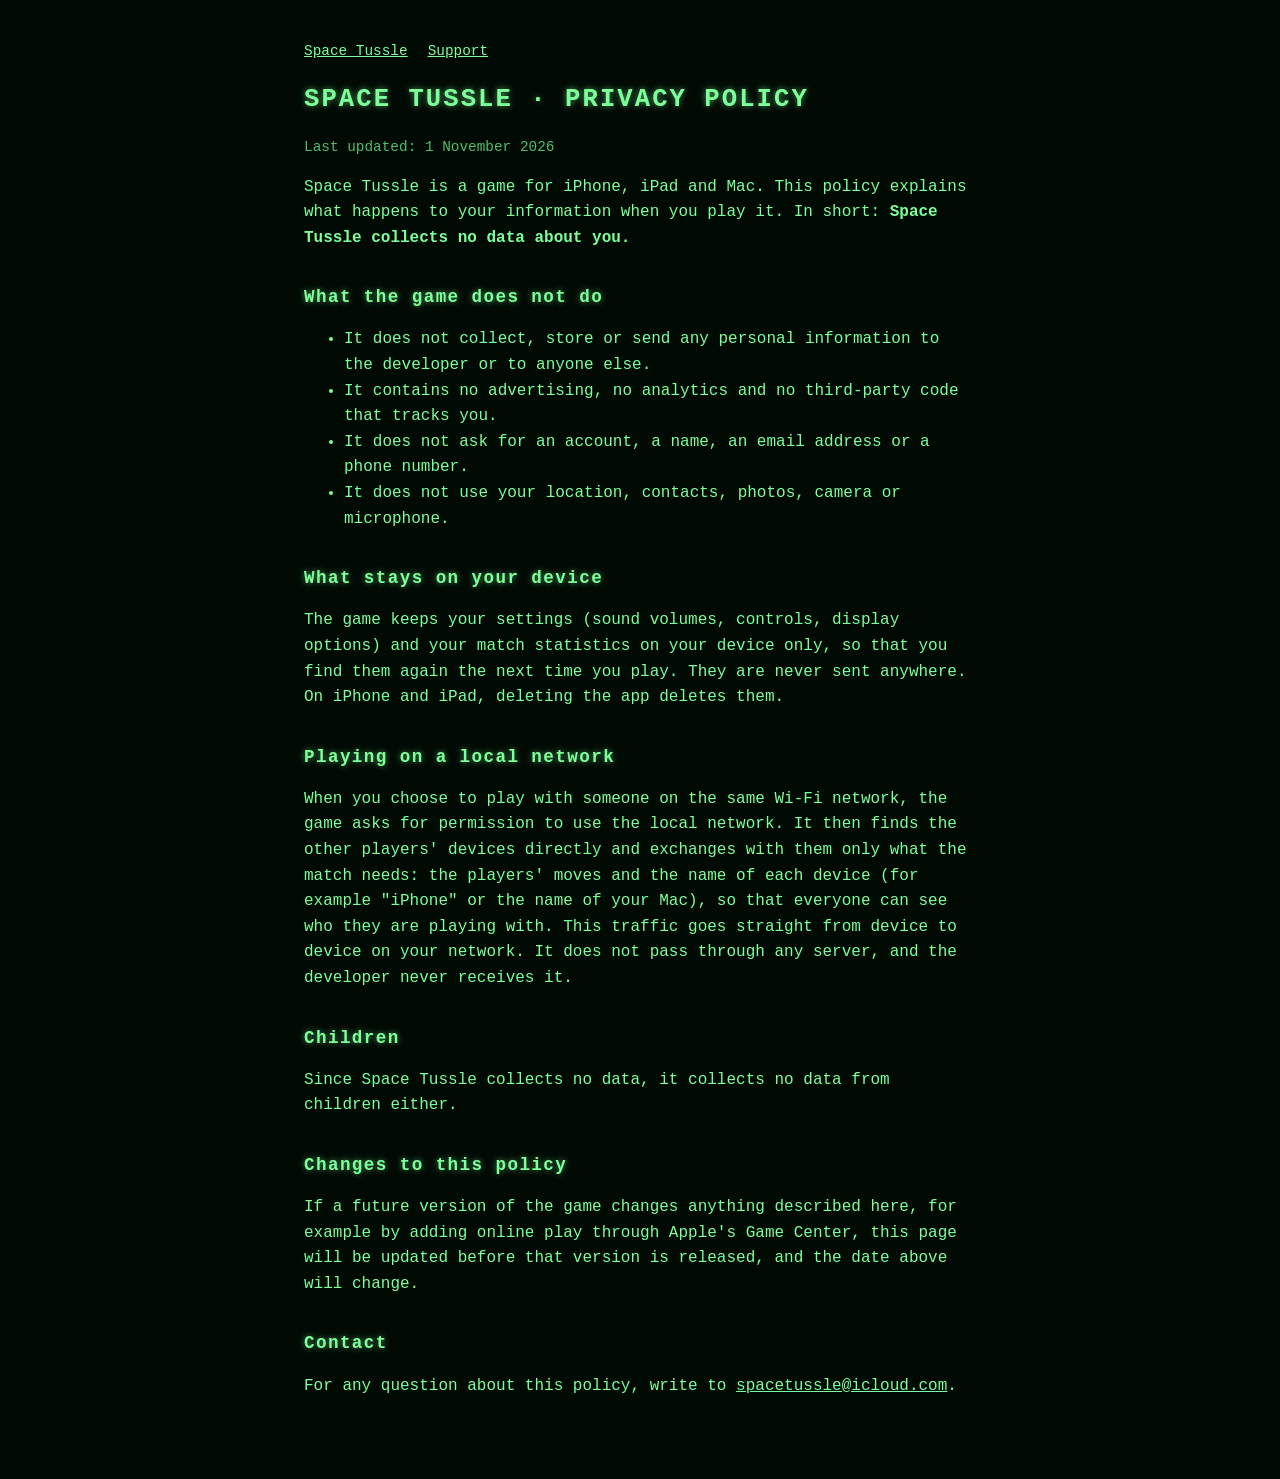
==== privacy/index.html @ f8499cfe "Space Tussle: home, support and privacy pages" ====
<!doctype html>
<html lang="en">
<head>
<meta charset="utf-8">
<meta name="viewport" content="width=device-width, initial-scale=1">
<title>Space Tussle · Privacy Policy</title>
<link rel="stylesheet" href="/style.css">
</head>
<body>
<main>
<nav><a href="/">Space Tussle</a><a href="/support/">Support</a></nav>
<h1>SPACE TUSSLE · PRIVACY POLICY</h1>
<p class="date">Last updated: 1 November 2026</p>
<p>Space Tussle is a game for iPhone, iPad and Mac. This policy explains what happens to your information when you play it. In short: <strong>Space Tussle collects no data about you.</strong></p>

<h2>What the game does not do</h2>
<ul>
<li>It does not collect, store or send any personal information to the developer or to anyone else.</li>
<li>It contains no advertising, no analytics and no third-party code that tracks you.</li>
<li>It does not ask for an account, a name, an email address or a phone number.</li>
<li>It does not use your location, contacts, photos, camera or microphone.</li>
</ul>

<h2>What stays on your device</h2>
<p>The game keeps your settings (sound volumes, controls, display options) and your match statistics on your device only, so that you find them again the next time you play. They are never sent anywhere. On iPhone and iPad, deleting the app deletes them.</p>

<h2>Playing on a local network</h2>
<p>When you choose to play with someone on the same Wi-Fi network, the game asks for permission to use the local network. It then finds the other players' devices directly and exchanges with them only what the match needs: the players' moves and the name of each device (for example "iPhone" or the name of your Mac), so that everyone can see who they are playing with. This traffic goes straight from device to device on your network. It does not pass through any server, and the developer never receives it.</p>

<h2>Children</h2>
<p>Since Space Tussle collects no data, it collects no data from children either.</p>

<h2>Changes to this policy</h2>
<p>If a future version of the game changes anything described here, for example by adding online play through Apple's Game Center, this page will be updated before that version is released, and the date above will change.</p>

<h2>Contact</h2>
<p>For any question about this policy, write to <a href="mailto:spacetussle@icloud.com">spacetussle@icloud.com</a>.</p>
</main>
</body>
</html>
---- style.css ----
:root { --fg: #7dff9a; --dim: #4fbf6a; --bg: #020a04; }
* { box-sizing: border-box; }
body { margin: 0; background: var(--bg); color: var(--fg); font: 16px/1.6 ui-monospace, "SF Mono", Menlo, monospace; }
main { max-width: 44rem; margin: 0 auto; padding: 2.5rem 1rem 4rem; }
h1, h2 { font-weight: 600; letter-spacing: 0.08em; text-shadow: 0 0 6px rgba(125, 255, 154, 0.6); }
h1 { font-size: 1.6rem; margin-bottom: 0.25rem; }
h2 { font-size: 1.1rem; margin-top: 2rem; }
p, li { color: var(--fg); }
.date, nav { color: var(--dim); font-size: 0.9rem; }
a { color: var(--fg); }
nav a { margin-right: 1.25rem; }
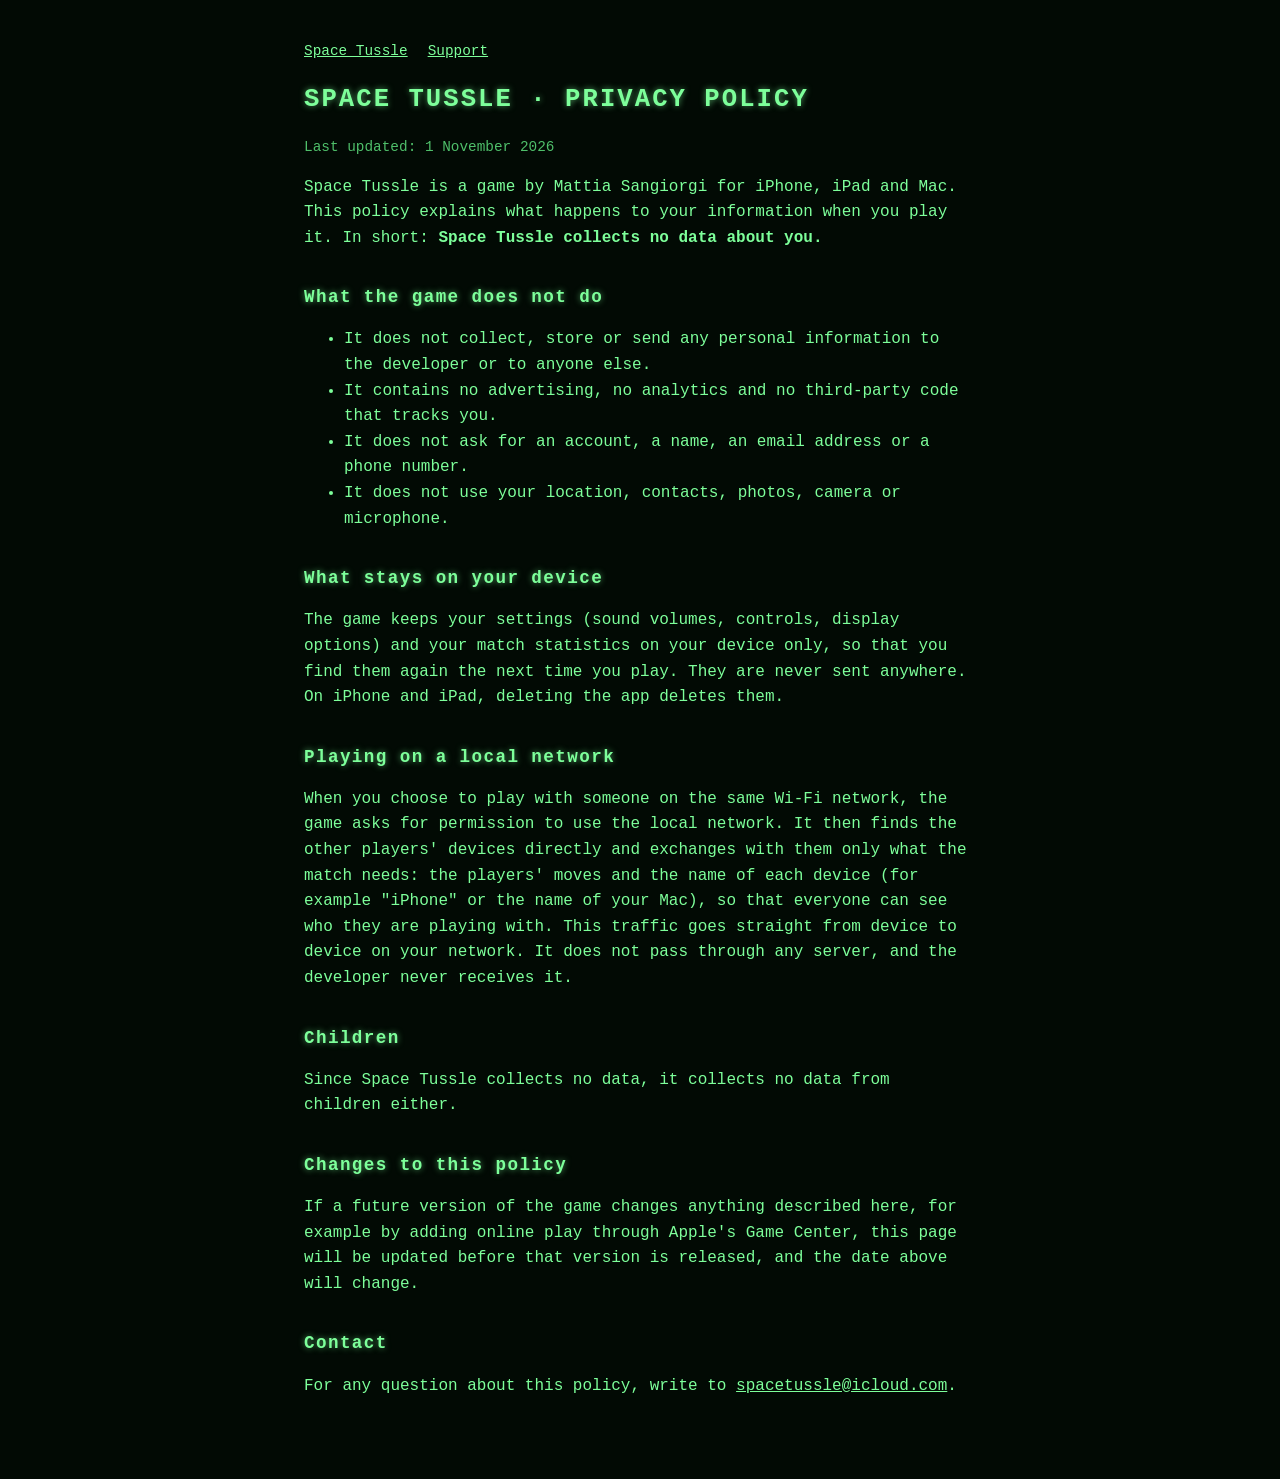
==== commit 2f136797: "Privacy policy: name of the developer" ====
--- a/privacy/index.html
+++ b/privacy/index.html
@@ -11,7 +11,7 @@
 <nav><a href="/">Space Tussle</a><a href="/support/">Support</a></nav>
 <h1>SPACE TUSSLE · PRIVACY POLICY</h1>
 <p class="date">Last updated: 1 November 2026</p>
-<p>Space Tussle is a game for iPhone, iPad and Mac. This policy explains what happens to your information when you play it. In short: <strong>Space Tussle collects no data about you.</strong></p>
+<p>Space Tussle is a game by Mattia Sangiorgi for iPhone, iPad and Mac. This policy explains what happens to your information when you play it. In short: <strong>Space Tussle collects no data about you.</strong></p>
 
 <h2>What the game does not do</h2>
 <ul>
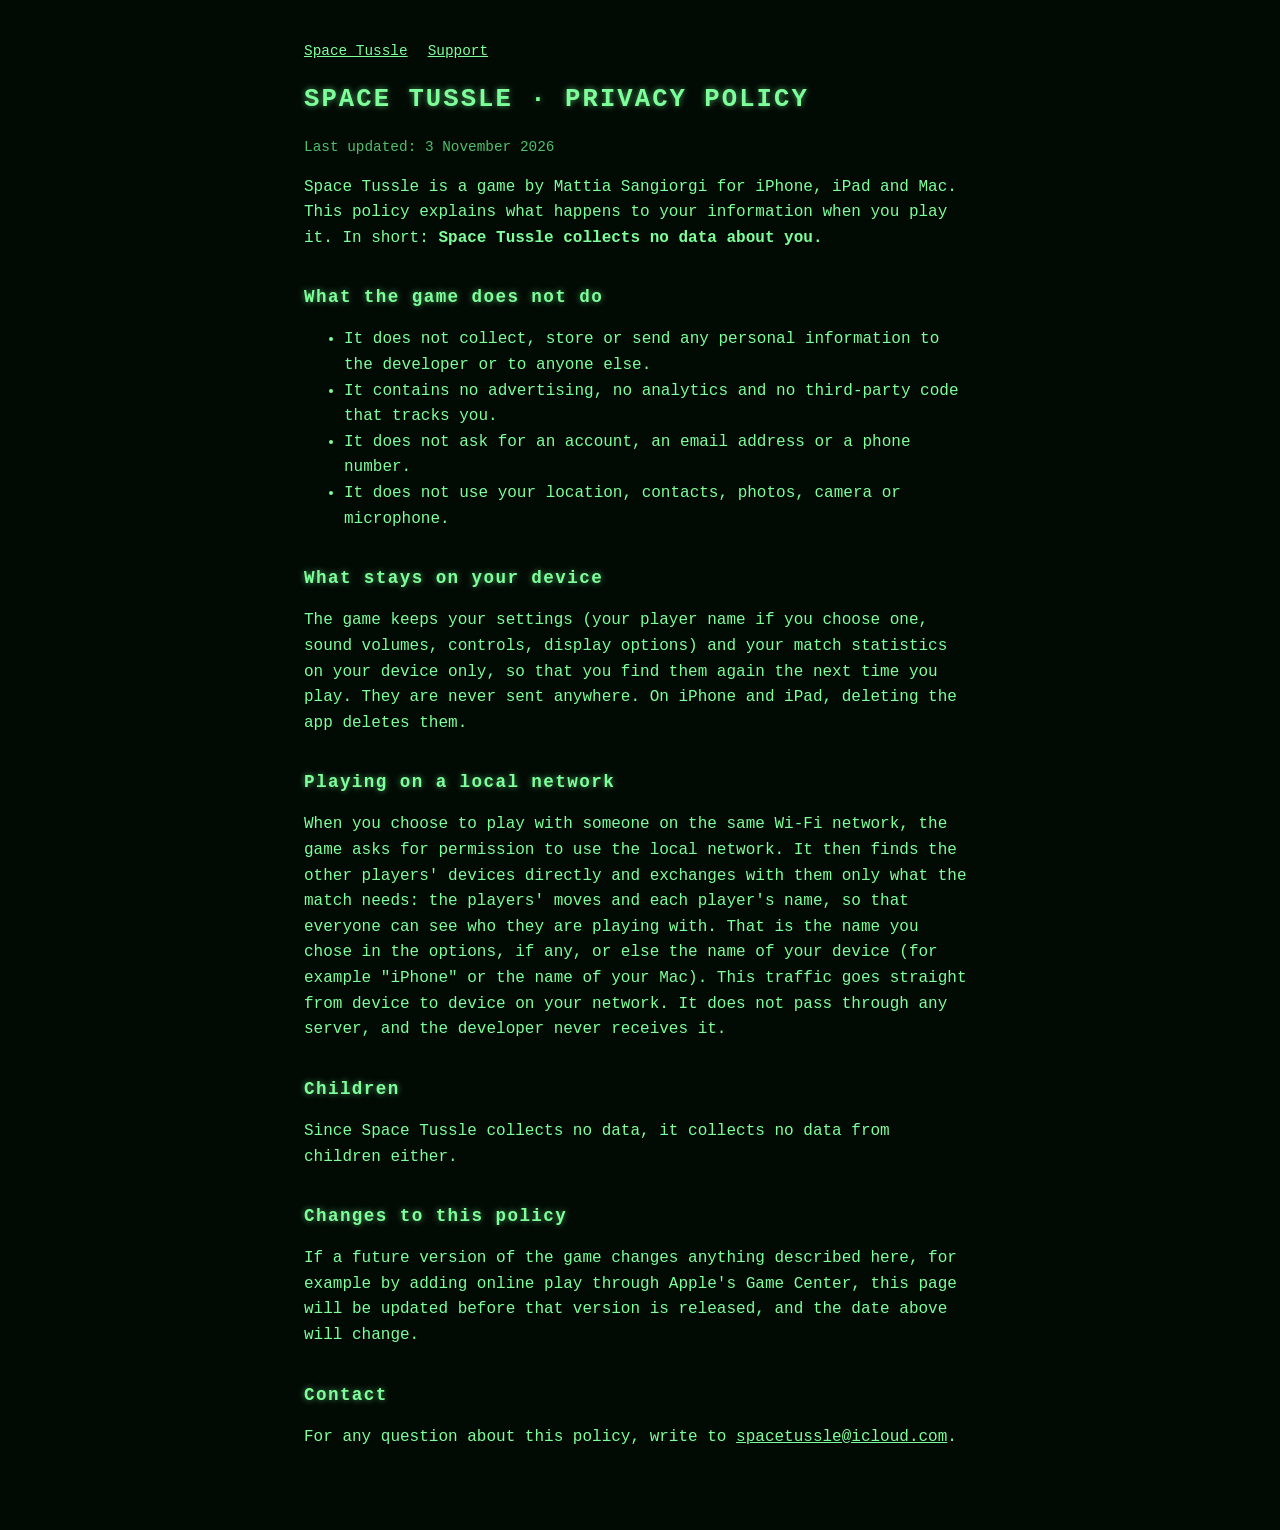
==== commit 0e7788f8: "Privacy policy: the player's chosen name" ====
--- a/privacy/index.html
+++ b/privacy/index.html
@@ -10,22 +10,22 @@
 <main>
 <nav><a href="/">Space Tussle</a><a href="/support/">Support</a></nav>
 <h1>SPACE TUSSLE · PRIVACY POLICY</h1>
-<p class="date">Last updated: 1 November 2026</p>
+<p class="date">Last updated: 3 November 2026</p>
 <p>Space Tussle is a game by Mattia Sangiorgi for iPhone, iPad and Mac. This policy explains what happens to your information when you play it. In short: <strong>Space Tussle collects no data about you.</strong></p>
 
 <h2>What the game does not do</h2>
 <ul>
 <li>It does not collect, store or send any personal information to the developer or to anyone else.</li>
 <li>It contains no advertising, no analytics and no third-party code that tracks you.</li>
-<li>It does not ask for an account, a name, an email address or a phone number.</li>
+<li>It does not ask for an account, an email address or a phone number.</li>
 <li>It does not use your location, contacts, photos, camera or microphone.</li>
 </ul>
 
 <h2>What stays on your device</h2>
-<p>The game keeps your settings (sound volumes, controls, display options) and your match statistics on your device only, so that you find them again the next time you play. They are never sent anywhere. On iPhone and iPad, deleting the app deletes them.</p>
+<p>The game keeps your settings (your player name if you choose one, sound volumes, controls, display options) and your match statistics on your device only, so that you find them again the next time you play. They are never sent anywhere. On iPhone and iPad, deleting the app deletes them.</p>
 
 <h2>Playing on a local network</h2>
-<p>When you choose to play with someone on the same Wi-Fi network, the game asks for permission to use the local network. It then finds the other players' devices directly and exchanges with them only what the match needs: the players' moves and the name of each device (for example "iPhone" or the name of your Mac), so that everyone can see who they are playing with. This traffic goes straight from device to device on your network. It does not pass through any server, and the developer never receives it.</p>
+<p>When you choose to play with someone on the same Wi-Fi network, the game asks for permission to use the local network. It then finds the other players' devices directly and exchanges with them only what the match needs: the players' moves and each player's name, so that everyone can see who they are playing with. That is the name you chose in the options, if any, or else the name of your device (for example "iPhone" or the name of your Mac). This traffic goes straight from device to device on your network. It does not pass through any server, and the developer never receives it.</p>
 
 <h2>Children</h2>
 <p>Since Space Tussle collects no data, it collects no data from children either.</p>
